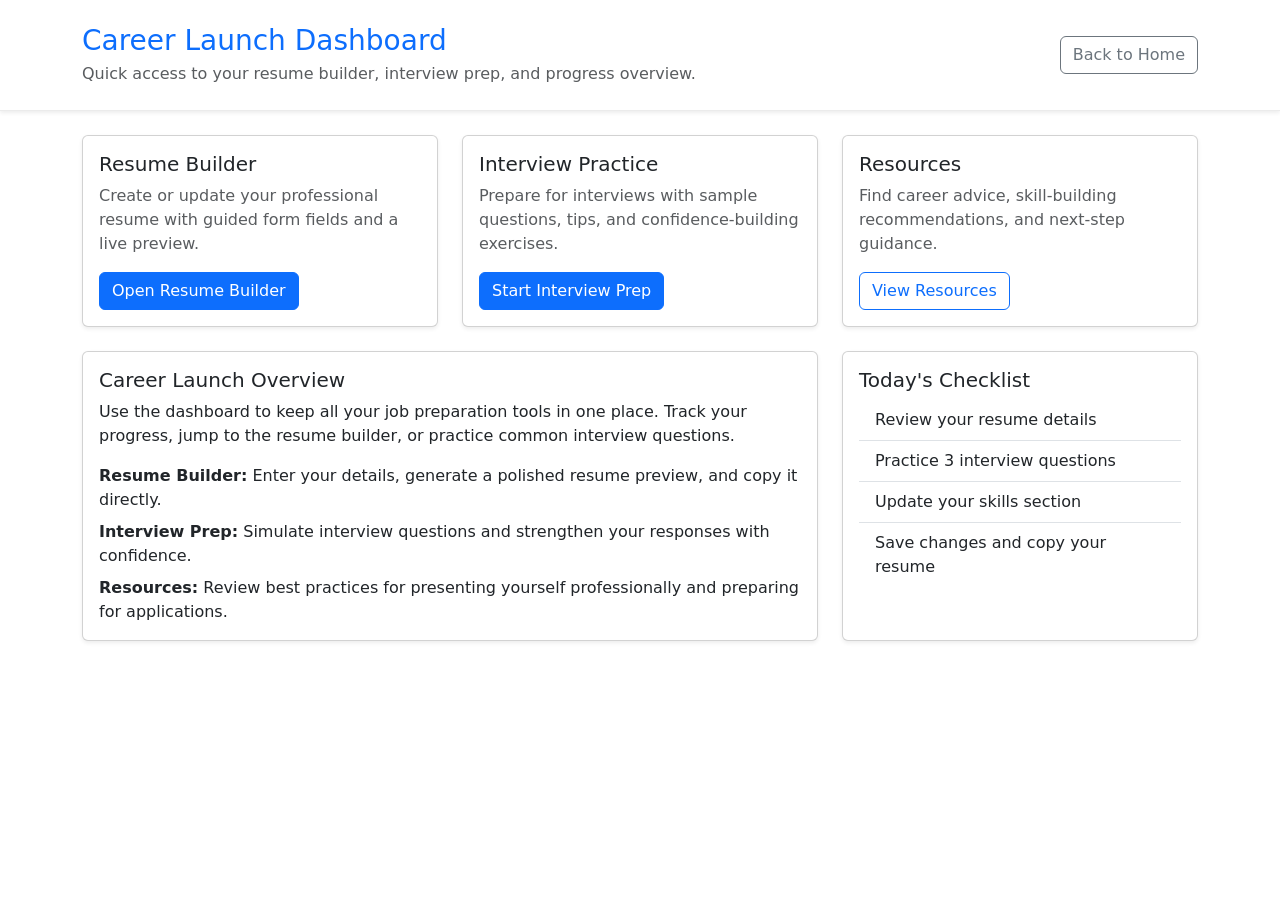
==== dashboard.html @ 6e50f4c4 "Initial commit of dashboard and forms" ====
<!DOCTYPE html>
<html lang="en">
<head>
    <meta charset="UTF-8">
    <meta name="viewport" content="width=device-width, initial-scale=1.0">
    <title>Career Launch Dashboard</title>
    <link rel="stylesheet" href="style.css">
    <link href="https://cdn.jsdelivr.net/npm/bootstrap@5.3.0/dist/css/bootstrap.min.css" rel="stylesheet">
</head>
<body>
    <header class="py-4 mb-4 bg-white shadow-sm">
        <div class="container d-flex flex-column flex-md-row align-items-center justify-content-between gap-3">
            <div>
                <h1 class="h3 text-primary mb-1">Career Launch Dashboard</h1>
                <p class="text-muted mb-0">Quick access to your resume builder, interview prep, and progress overview.</p>
            </div>
            <a href="index.html" class="btn btn-outline-secondary">Back to Home</a>
        </div>
    </header>

    <main class="container mb-5">
        <div class="row g-4 mb-4">
            <div class="col-md-6 col-xl-4">
                <div class="card h-100 shadow-sm">
                    <div class="card-body">
                        <h2 class="h5">Resume Builder</h2>
                        <p class="text-muted">Create or update your professional resume with guided form fields and a live preview.</p>
                        <a href="resume.html" class="btn btn-primary">Open Resume Builder</a>
                    </div>
                </div>
            </div>
            <div class="col-md-6 col-xl-4">
                <div class="card h-100 shadow-sm">
                    <div class="card-body">
                        <h2 class="h5">Interview Practice</h2>
                        <p class="text-muted">Prepare for interviews with sample questions, tips, and confidence-building exercises.</p>
                        <a href="interview.html" class="btn btn-primary">Start Interview Prep</a>
                    </div>
                </div>
            </div>
            <div class="col-md-6 col-xl-4">
                <div class="card h-100 shadow-sm">
                    <div class="card-body">
                        <h2 class="h5">Resources</h2>
                        <p class="text-muted">Find career advice, skill-building recommendations, and next-step guidance.</p>
                        <a href="#resources" class="btn btn-outline-primary">View Resources</a>
                    </div>
                </div>
            </div>
        </div>

        <section id="resources" class="row g-4">
            <div class="col-lg-8">
                <div class="card shadow-sm">
                    <div class="card-body">
                        <h2 class="h5">Career Launch Overview</h2>
                        <p>Use the dashboard to keep all your job preparation tools in one place. Track your progress, jump to the resume builder, or practice common interview questions.</p>
                        <ul class="list-unstyled mb-0">
                            <li class="mb-2"><strong>Resume Builder:</strong> Enter your details, generate a polished resume preview, and copy it directly.</li>
                            <li class="mb-2"><strong>Interview Prep:</strong> Simulate interview questions and strengthen your responses with confidence.</li>
                            <li><strong>Resources:</strong> Review best practices for presenting yourself professionally and preparing for applications.</li>
                        </ul>
                    </div>
                </div>
            </div>
            <div class="col-lg-4">
                <div class="card shadow-sm h-100">
                    <div class="card-body">
                        <h2 class="h5">Today&apos;s Checklist</h2>
                        <ul class="list-group list-group-flush">
                            <li class="list-group-item">Review your resume details</li>
                            <li class="list-group-item">Practice 3 interview questions</li>
                            <li class="list-group-item">Update your skills section</li>
                            <li class="list-group-item">Save changes and copy your resume</li>
                        </ul>
                    </div>
                </div>
            </div>
        </section>
    </main>

    <script src="https://cdn.jsdelivr.net/npm/bootstrap@5.3.0/dist/js/bootstrap.bundle.min.js"></script>
</body>
</html>
---- style.css ----
body {
    background-color: #f8f9fa;
    color: #333;
    font-family: system-ui, -apple-system, BlinkMacSystemFont, "Segoe UI", sans-serif;
}

header {
    padding: 28px 0;
    background-color: #ffffff;
    border-bottom: 1px solid rgba(0, 0, 0, 0.08);
}

.preview-card {
    min-height: 420px;
    border-radius: 16px;
}

.resume-preview {
    min-height: 330px;
    padding: 16px;
    background-color: #fefefe;
    border: 1px solid rgba(0, 0, 0, 0.06);
    border-radius: 12px;
}

.resume-preview h3,
.resume-preview h4 {
    margin-top: 1rem;
}

.resume-preview ul {
    padding-left: 1.2rem;
}

.resume-preview li {
    margin-bottom: 0.35rem;
}

@media (max-width: 768px) {
    .preview-card {
        min-height: auto;
    }
    .resume-preview {
        min-height: 260px;
    }
}
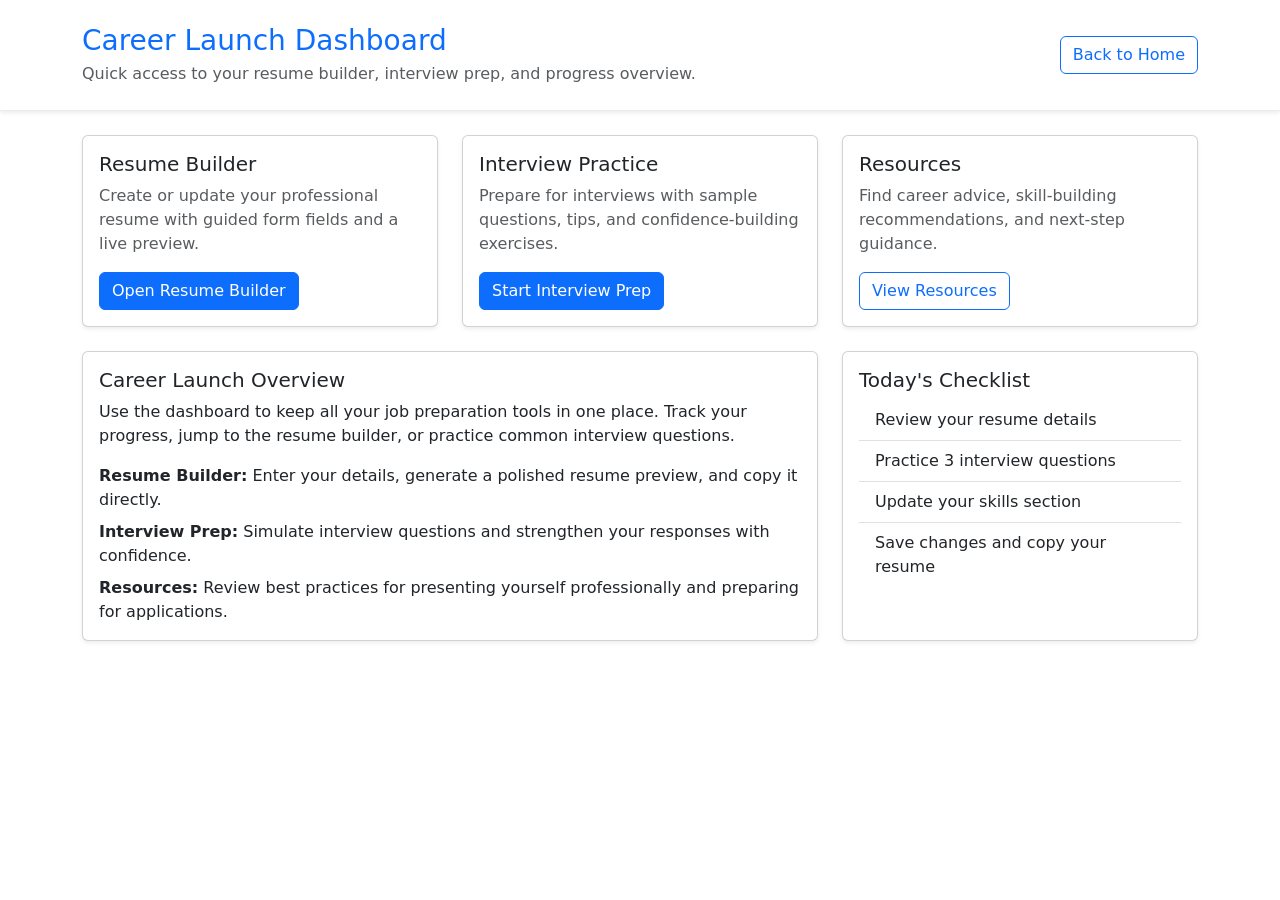
==== commit 30711cde: "Resume and Interview buttons update" ====
--- a/dashboard.html
+++ b/dashboard.html
@@ -14,7 +14,7 @@
                 <h1 class="h3 text-primary mb-1">Career Launch Dashboard</h1>
                 <p class="text-muted mb-0">Quick access to your resume builder, interview prep, and progress overview.</p>
             </div>
-            <a href="index.html" class="btn btn-outline-secondary">Back to Home</a>
+            <a href="index.html" class="btn btn-outline-primary">Back to Home</a>
         </div>
     </header>
 
--- a/style.css
+++ b/style.css
@@ -10,30 +10,130 @@
     border-bottom: 1px solid rgba(0, 0, 0, 0.08);
 }
 
+.resume-builder {
+    max-width: 1240px;
+}
+
+.form-section-title {
+    margin: 1.25rem 0 0.75rem;
+    padding-bottom: 0.35rem;
+    border-bottom: 1px solid rgba(0, 0, 0, 0.08);
+    color: #1f2937;
+    font-size: 0.95rem;
+    font-weight: 700;
+    text-transform: uppercase;
+    letter-spacing: 0;
+}
+
+.form-text code {
+    color: #334155;
+    white-space: normal;
+}
+
 .preview-card {
     min-height: 420px;
-    border-radius: 16px;
+    border-radius: 8px;
 }
 
 .resume-preview {
-    min-height: 330px;
-    padding: 16px;
+    min-height: 680px;
+    max-height: 780px;
+    overflow: auto;
+    padding: 18px;
     background-color: #fefefe;
     border: 1px solid rgba(0, 0, 0, 0.06);
-    border-radius: 12px;
-}
-
-.resume-preview h3,
-.resume-preview h4 {
-    margin-top: 1rem;
+    border-radius: 8px;
+}
+
+.latex-resume {
+    width: 210mm;
+    min-height: 297mm;
+    max-width: 100%;
+    margin: 0 auto;
+    padding: 12mm 14mm;
+    background: #ffffff;
+    border: 1px solid rgba(0, 0, 0, 0.08);
+    color: #111827;
+    box-sizing: border-box;
+    font-family: "Times New Roman", Times, serif;
+    font-size: 0.84rem;
+    line-height: 1.28;
+    box-shadow: 0 10px 30px rgba(15, 23, 42, 0.08);
+}
+
+.latex-resume-header {
+    margin-bottom: 8px;
+    text-align: center;
+}
+
+.latex-resume-header h3 {
+    margin: 0;
+    color: #000000;
+    font-size: 1.38rem;
+    font-weight: 700;
+    line-height: 1.08;
+}
+
+.resume-title,
+.resume-contact {
+    margin: 1px 0 0;
+}
+
+.resume-contact {
+    color: #374151;
+    font-size: 0.78rem;
+    line-height: 1.2;
+}
+
+.resume-contact a {
+    color: inherit;
+    text-decoration: none;
+}
+
+.resume-contact a:hover {
+    text-decoration: underline;
+}
+
+.resume-section {
+    margin-top: 8px;
+}
+
+.resume-section h4 {
+    margin: 0 0 7px;
+    border-bottom: 1px solid #111827;
+    color: #000000;
+    font-family: Arial, Helvetica, sans-serif;
+    font-size: 0.82rem;
+    font-weight: 700;
+    letter-spacing: 0;
+    text-transform: uppercase;
+}
+
+.resume-entry {
+    margin-bottom: 7px;
+}
+
+.entry-topline,
+.entry-subline {
+    display: flex;
+    align-items: flex-start;
+    justify-content: space-between;
+    gap: 16px;
+}
+
+.entry-topline span,
+.entry-subline span:last-child {
+    flex-shrink: 0;
+    text-align: right;
 }
 
 .resume-preview ul {
-    padding-left: 1.2rem;
+    margin: 5px 0 0;
+    padding-left: 1.1rem;
 }
 
 .resume-preview li {
-    margin-bottom: 0.35rem;
+    margin-bottom: 0.18rem;
 }
 
 @media (max-width: 768px) {
@@ -43,4 +143,59 @@
     .resume-preview {
         min-height: 260px;
     }
-}
+
+    .latex-resume {
+        min-height: auto;
+        padding: 20px 16px;
+        font-size: 0.82rem;
+    }
+
+    .entry-topline,
+    .entry-subline {
+        display: block;
+    }
+
+    .entry-topline span,
+    .entry-subline span:last-child {
+        display: block;
+        text-align: left;
+    }
+}
+
+@media print {
+    body {
+        background: #ffffff;
+    }
+
+    body > header,
+    main .col-lg-6:first-child,
+    .preview-card .card-body > h2 {
+        display: none !important;
+    }
+
+    main,
+    .container,
+    .row,
+    .col-lg-6,
+    .card,
+    .card-body,
+    .resume-preview {
+        display: block !important;
+        width: 100% !important;
+        max-width: none !important;
+        margin: 0 !important;
+        padding: 0 !important;
+        border: 0 !important;
+        box-shadow: none !important;
+        overflow: visible !important;
+    }
+
+    .latex-resume {
+        width: 210mm;
+        min-height: 297mm;
+        margin: 0;
+        padding: 16mm 14mm;
+        border: 0;
+        box-shadow: none;
+    }
+}
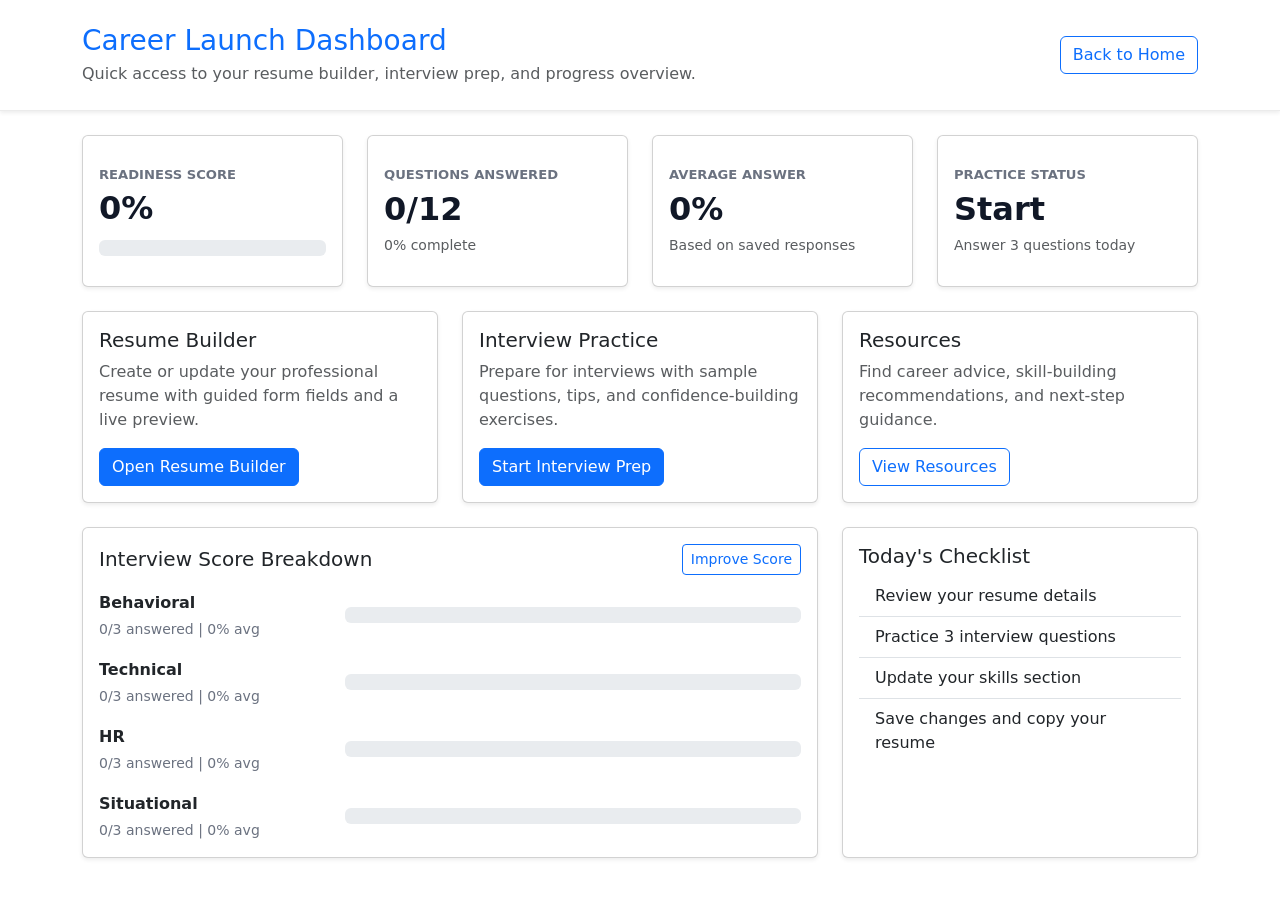
==== commit 08c9c2fe: "updated dashboard and interview page" ====
--- a/dashboard.html
+++ b/dashboard.html
@@ -19,6 +19,47 @@
     </header>
 
     <main class="container mb-5">
+        <section class="row g-4 mb-4">
+            <div class="col-md-6 col-xl-3">
+                <div class="card h-100 shadow-sm dashboard-score-card">
+                    <div class="card-body">
+                        <span class="dashboard-score-label">Readiness Score</span>
+                        <strong id="readinessScore">0%</strong>
+                        <div class="progress mt-3" role="progressbar" aria-label="Readiness score">
+                            <div class="progress-bar" id="readinessBar" style="width: 0%"></div>
+                        </div>
+                    </div>
+                </div>
+            </div>
+            <div class="col-md-6 col-xl-3">
+                <div class="card h-100 shadow-sm dashboard-score-card">
+                    <div class="card-body">
+                        <span class="dashboard-score-label">Questions Answered</span>
+                        <strong id="answeredScore">0/12</strong>
+                        <small class="text-muted" id="answeredPercent">0% complete</small>
+                    </div>
+                </div>
+            </div>
+            <div class="col-md-6 col-xl-3">
+                <div class="card h-100 shadow-sm dashboard-score-card">
+                    <div class="card-body">
+                        <span class="dashboard-score-label">Average Answer</span>
+                        <strong id="averageAnswerScore">0%</strong>
+                        <small class="text-muted">Based on saved responses</small>
+                    </div>
+                </div>
+            </div>
+            <div class="col-md-6 col-xl-3">
+                <div class="card h-100 shadow-sm dashboard-score-card">
+                    <div class="card-body">
+                        <span class="dashboard-score-label">Practice Status</span>
+                        <strong id="practiceStatus">Start</strong>
+                        <small class="text-muted" id="practiceHint">Answer 3 questions today</small>
+                    </div>
+                </div>
+            </div>
+        </section>
+
         <div class="row g-4 mb-4">
             <div class="col-md-6 col-xl-4">
                 <div class="card h-100 shadow-sm">
@@ -53,13 +94,11 @@
             <div class="col-lg-8">
                 <div class="card shadow-sm">
                     <div class="card-body">
-                        <h2 class="h5">Career Launch Overview</h2>
-                        <p>Use the dashboard to keep all your job preparation tools in one place. Track your progress, jump to the resume builder, or practice common interview questions.</p>
-                        <ul class="list-unstyled mb-0">
-                            <li class="mb-2"><strong>Resume Builder:</strong> Enter your details, generate a polished resume preview, and copy it directly.</li>
-                            <li class="mb-2"><strong>Interview Prep:</strong> Simulate interview questions and strengthen your responses with confidence.</li>
-                            <li><strong>Resources:</strong> Review best practices for presenting yourself professionally and preparing for applications.</li>
-                        </ul>
+                        <div class="d-flex flex-column flex-md-row align-items-md-center justify-content-between gap-2 mb-3">
+                            <h2 class="h5 mb-0">Interview Score Breakdown</h2>
+                            <a href="interview.html" class="btn btn-sm btn-outline-primary">Improve Score</a>
+                        </div>
+                        <div class="dashboard-breakdown" id="categoryBreakdown"></div>
                     </div>
                 </div>
             </div>
@@ -79,6 +118,117 @@
         </section>
     </main>
 
+    <script>
+        const interviewQuestionCategories = {
+            "Behavioral:Tell me about yourself.": "Behavioral",
+            "Behavioral:Tell me about a time you solved a difficult problem.": "Behavioral",
+            "Behavioral:Describe a time you worked in a team.": "Behavioral",
+            "Technical:Explain a project from your resume that you are proud of.": "Technical",
+            "Technical:How do you debug a feature that is not working?": "Technical",
+            "Technical:What is the difference between frontend and backend development?": "Technical",
+            "HR:Why do you want this role?": "HR",
+            "HR:What are your strengths and weaknesses?": "HR",
+            "HR:Where do you see yourself in five years?": "HR",
+            "Situational:What would you do if you missed an important deadline?": "Situational",
+            "Situational:How would you handle unclear requirements from a manager or client?": "Situational",
+            "Situational:How do you handle feedback you disagree with?": "Situational"
+        };
+
+        const totalInterviewQuestions = Object.keys(interviewQuestionCategories).length;
+        const storageKey = "careerLaunchInterviewAnswers";
+
+        const getWords = (value) => {
+            return value.trim().split(/\s+/).filter(Boolean);
+        };
+
+        const getAnswerScore = (value) => {
+            const words = getWords(value);
+            const hasExample = /\b(project|time|when|built|created|improved|led|worked|solved)\b/i.test(value);
+            const hasResult = /\b(result|learned|improved|reduced|increased|achieved|delivered|completed)\b/i.test(value);
+            const isConcise = words.length > 0 && words.length <= 180;
+
+            return [
+                words.length >= 15,
+                hasExample,
+                hasResult,
+                isConcise
+            ].filter(Boolean).length * 25;
+        };
+
+        const getSavedResponses = () => {
+            try {
+                return JSON.parse(localStorage.getItem(storageKey) || "{}");
+            } catch (error) {
+                return {};
+            }
+        };
+
+        const getCategoryStats = (responses) => {
+            const stats = {
+                Behavioral: { answered: 0, total: 0, score: 0 },
+                Technical: { answered: 0, total: 0, score: 0 },
+                HR: { answered: 0, total: 0, score: 0 },
+                Situational: { answered: 0, total: 0, score: 0 }
+            };
+
+            Object.entries(interviewQuestionCategories).forEach(([id, category]) => {
+                const response = responses[id];
+                stats[category].total += 1;
+
+                if (response?.answer) {
+                    stats[category].answered += 1;
+                    stats[category].score += Number.isFinite(response.score)
+                        ? response.score
+                        : getAnswerScore(response.answer);
+                }
+            });
+
+            return stats;
+        };
+
+        const renderDashboardScores = () => {
+            const responses = getSavedResponses();
+            const answeredResponses = Object.entries(responses)
+                .filter(([id, response]) => interviewQuestionCategories[id] && response.answer);
+            const answeredCount = answeredResponses.length;
+            const progressScore = Math.round((answeredCount / totalInterviewQuestions) * 100);
+            const scoreTotal = answeredResponses.reduce((total, [, response]) => {
+                return total + (Number.isFinite(response.score) ? response.score : getAnswerScore(response.answer));
+            }, 0);
+            const averageScore = answeredCount ? Math.round(scoreTotal / answeredCount) : 0;
+            const readinessScore = Math.round((progressScore * 0.4) + (averageScore * 0.6));
+            const categoryStats = getCategoryStats(responses);
+
+            document.getElementById("readinessScore").textContent = `${readinessScore}%`;
+            document.getElementById("readinessBar").style.width = `${readinessScore}%`;
+            document.getElementById("answeredScore").textContent = `${answeredCount}/${totalInterviewQuestions}`;
+            document.getElementById("answeredPercent").textContent = `${progressScore}% complete`;
+            document.getElementById("averageAnswerScore").textContent = `${averageScore}%`;
+            document.getElementById("practiceStatus").textContent = answeredCount >= 3 ? "Active" : "Start";
+            document.getElementById("practiceHint").textContent = answeredCount >= 3
+                ? "Good pace. Keep refining answers."
+                : "Answer 3 questions today";
+
+            document.getElementById("categoryBreakdown").innerHTML = Object.entries(categoryStats).map(([category, stat]) => {
+                const average = stat.answered ? Math.round(stat.score / stat.answered) : 0;
+                const progress = Math.round((stat.answered / stat.total) * 100);
+
+                return `
+                    <div class="dashboard-breakdown-row">
+                        <div>
+                            <strong>${category}</strong>
+                            <small>${stat.answered}/${stat.total} answered | ${average}% avg</small>
+                        </div>
+                        <div class="progress" role="progressbar" aria-label="${category} completion">
+                            <div class="progress-bar" style="width: ${progress}%"></div>
+                        </div>
+                    </div>
+                `;
+            }).join("");
+        };
+
+        document.addEventListener("DOMContentLoaded", renderDashboardScores);
+    </script>
     <script src="https://cdn.jsdelivr.net/npm/bootstrap@5.3.0/dist/js/bootstrap.bundle.min.js"></script>
 </body>
 </html>
--- a/style.css
+++ b/style.css
@@ -136,6 +136,182 @@
     margin-bottom: 0.18rem;
 }
 
+.interview-page {
+    max-width: 1240px;
+}
+
+.interview-category-select {
+    max-width: 220px;
+}
+
+.interview-prompt {
+    padding: 14px 16px;
+    background: #eef6ff;
+    border: 1px solid rgba(13, 110, 253, 0.16);
+    border-radius: 8px;
+    color: #1f2937;
+}
+
+.interview-question-list {
+    max-height: 420px;
+    overflow: auto;
+}
+
+.interview-question-list .list-group-item {
+    display: flex;
+    align-items: flex-start;
+    justify-content: space-between;
+    gap: 14px;
+}
+
+.interview-question-list .list-group-item span {
+    font-weight: 600;
+}
+
+.interview-question-list .list-group-item small {
+    flex-shrink: 0;
+    color: inherit;
+    opacity: 0.75;
+}
+
+.interview-stat {
+    min-height: 86px;
+    padding: 16px;
+    background: #ffffff;
+    border: 1px solid rgba(0, 0, 0, 0.08);
+    border-radius: 8px;
+}
+
+.interview-stat span,
+.interview-stat small {
+    display: block;
+}
+
+.interview-stat span {
+    color: #0d6efd;
+    font-size: 1.75rem;
+    font-weight: 700;
+    line-height: 1;
+}
+
+.interview-stat small {
+    margin-top: 8px;
+    color: #6b7280;
+}
+
+.interview-checklist li {
+    position: relative;
+    margin-bottom: 10px;
+    padding-left: 26px;
+    color: #6b7280;
+}
+
+.interview-checklist li::before {
+    position: absolute;
+    left: 0;
+    top: 2px;
+    width: 18px;
+    height: 18px;
+    border: 1px solid #ced4da;
+    border-radius: 50%;
+    content: "";
+}
+
+.interview-checklist li.complete {
+    color: #198754;
+}
+
+.interview-checklist li.complete::before {
+    background: #198754;
+    border-color: #198754;
+    box-shadow: inset 0 0 0 4px #ffffff;
+}
+
+.saved-answer-list {
+    max-height: 340px;
+    overflow: auto;
+}
+
+.saved-answer {
+    padding: 14px 0;
+    border-bottom: 1px solid rgba(0, 0, 0, 0.08);
+}
+
+.saved-answer:first-child {
+    padding-top: 0;
+}
+
+.saved-answer:last-child {
+    border-bottom: 0;
+    padding-bottom: 0;
+}
+
+.saved-answer h3 {
+    margin: 0 0 8px;
+    font-size: 0.98rem;
+    font-weight: 700;
+}
+
+.saved-answer p {
+    margin: 0 0 8px;
+    color: #374151;
+    font-size: 0.94rem;
+}
+
+.saved-answer small {
+    color: #6b7280;
+}
+
+.dashboard-score-card .card-body {
+    display: flex;
+    min-height: 150px;
+    flex-direction: column;
+    justify-content: center;
+}
+
+.dashboard-score-label {
+    color: #6b7280;
+    font-size: 0.82rem;
+    font-weight: 700;
+    letter-spacing: 0;
+    text-transform: uppercase;
+}
+
+.dashboard-score-card strong {
+    display: block;
+    margin-top: 8px;
+    color: #111827;
+    font-size: 2rem;
+    line-height: 1;
+}
+
+.dashboard-score-card small {
+    display: block;
+    margin-top: 10px;
+}
+
+.dashboard-breakdown {
+    display: grid;
+    gap: 18px;
+}
+
+.dashboard-breakdown-row {
+    display: grid;
+    grid-template-columns: minmax(160px, 1fr) minmax(180px, 2fr);
+    gap: 18px;
+    align-items: center;
+}
+
+.dashboard-breakdown-row strong,
+.dashboard-breakdown-row small {
+    display: block;
+}
+
+.dashboard-breakdown-row small {
+    margin-top: 4px;
+    color: #6b7280;
+}
+
 @media (max-width: 768px) {
     .preview-card {
         min-height: auto;
@@ -159,6 +335,24 @@
     .entry-subline span:last-child {
         display: block;
         text-align: left;
+    }
+
+    .interview-category-select {
+        max-width: none;
+    }
+
+    .interview-question-list .list-group-item {
+        display: block;
+    }
+
+    .interview-question-list .list-group-item small {
+        display: block;
+        margin-top: 5px;
+    }
+
+    .dashboard-breakdown-row {
+        grid-template-columns: 1fr;
+        gap: 8px;
     }
 }
 
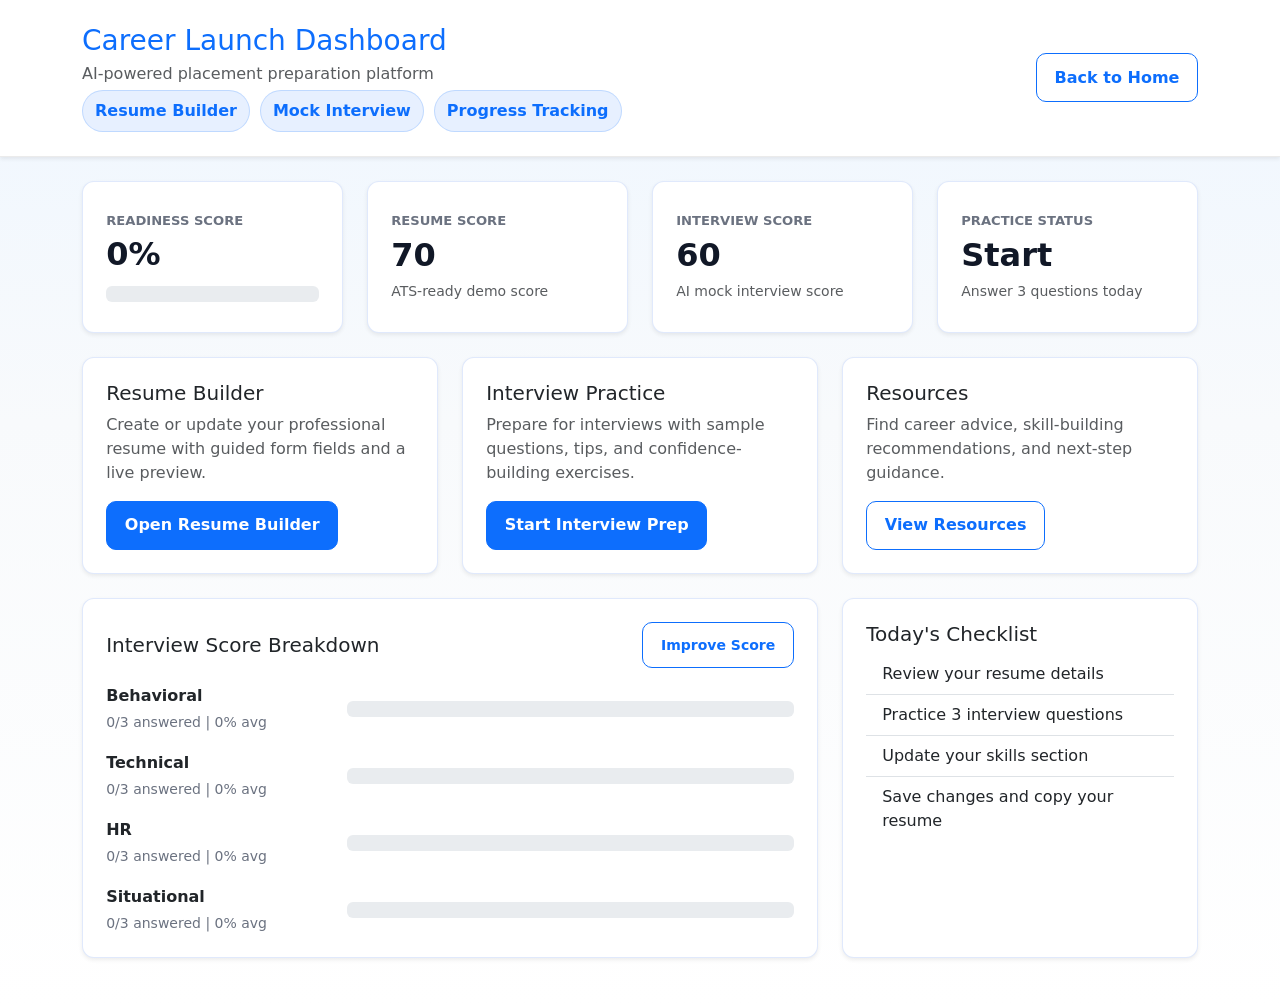
==== commit 2893d6e7: "added resume preview, interview feedback, improved UI" ====
--- a/dashboard.html
+++ b/dashboard.html
@@ -12,7 +12,12 @@
         <div class="container d-flex flex-column flex-md-row align-items-center justify-content-between gap-3">
             <div>
                 <h1 class="h3 text-primary mb-1">Career Launch Dashboard</h1>
-                <p class="text-muted mb-0">Quick access to your resume builder, interview prep, and progress overview.</p>
+                <p class="text-muted mb-1">AI-powered placement preparation platform</p>
+                <div class="feature-points">
+                    <span>Resume Builder</span>
+                    <span>Mock Interview</span>
+                    <span>Progress Tracking</span>
+                </div>
             </div>
             <a href="index.html" class="btn btn-outline-primary">Back to Home</a>
         </div>
@@ -34,18 +39,18 @@
             <div class="col-md-6 col-xl-3">
                 <div class="card h-100 shadow-sm dashboard-score-card">
                     <div class="card-body">
-                        <span class="dashboard-score-label">Questions Answered</span>
-                        <strong id="answeredScore">0/12</strong>
-                        <small class="text-muted" id="answeredPercent">0% complete</small>
-                    </div>
-                </div>
-            </div>
-            <div class="col-md-6 col-xl-3">
-                <div class="card h-100 shadow-sm dashboard-score-card">
-                    <div class="card-body">
-                        <span class="dashboard-score-label">Average Answer</span>
-                        <strong id="averageAnswerScore">0%</strong>
-                        <small class="text-muted">Based on saved responses</small>
+                        <span class="dashboard-score-label">Resume Score</span>
+                        <strong id="resumeStaticScore">70</strong>
+                        <small class="text-muted">ATS-ready demo score</small>
+                    </div>
+                </div>
+            </div>
+            <div class="col-md-6 col-xl-3">
+                <div class="card h-100 shadow-sm dashboard-score-card">
+                    <div class="card-body">
+                        <span class="dashboard-score-label">Interview Score</span>
+                        <strong id="interviewStaticScore">60</strong>
+                        <small class="text-muted">AI mock interview score</small>
                     </div>
                 </div>
             </div>
@@ -201,9 +206,6 @@
 
             document.getElementById("readinessScore").textContent = `${readinessScore}%`;
             document.getElementById("readinessBar").style.width = `${readinessScore}%`;
-            document.getElementById("answeredScore").textContent = `${answeredCount}/${totalInterviewQuestions}`;
-            document.getElementById("answeredPercent").textContent = `${progressScore}% complete`;
-            document.getElementById("averageAnswerScore").textContent = `${averageScore}%`;
             document.getElementById("practiceStatus").textContent = answeredCount >= 3 ? "Active" : "Start";
             document.getElementById("practiceHint").textContent = answeredCount >= 3
                 ? "Good pace. Keep refining answers."
--- a/style.css
+++ b/style.css
@@ -1,5 +1,5 @@
 body {
-    background-color: #f8f9fa;
+    background: linear-gradient(180deg, #eef6ff 0%, #f8fafc 42%, #ffffff 100%);
     color: #333;
     font-family: system-ui, -apple-system, BlinkMacSystemFont, "Segoe UI", sans-serif;
 }
@@ -8,6 +8,61 @@
     padding: 28px 0;
     background-color: #ffffff;
     border-bottom: 1px solid rgba(0, 0, 0, 0.08);
+}
+
+.card {
+    border: 1px solid rgba(37, 99, 235, 0.14) !important;
+    border-radius: 12px !important;
+}
+
+.card-body {
+    padding: 1.45rem !important;
+}
+
+.btn {
+    border-radius: 10px !important;
+    font-weight: 700 !important;
+    padding: 0.72rem 1.1rem !important;
+}
+
+.btn-lg {
+    padding: 0.9rem 1.35rem !important;
+    font-size: 1.08rem !important;
+}
+
+.feature-points {
+    display: flex;
+    flex-wrap: wrap;
+    gap: 10px;
+    justify-content: center;
+}
+
+.feature-points span {
+    padding: 8px 12px;
+    background: #e7f0ff;
+    border: 1px solid rgba(13, 110, 253, 0.18);
+    border-radius: 999px;
+    color: #0d6efd;
+    font-weight: 700;
+}
+
+.submitted-preview,
+.ai-feedback {
+    padding: 16px;
+    background: #f0f7ff;
+    border: 1px solid rgba(13, 110, 253, 0.22);
+    border-radius: 12px;
+}
+
+.submitted-preview h3 {
+    margin: 0 0 10px;
+    color: #0d6efd;
+    font-size: 1rem;
+}
+
+.submitted-preview p,
+.ai-feedback p {
+    margin-bottom: 6px;
 }
 
 .resume-builder {
